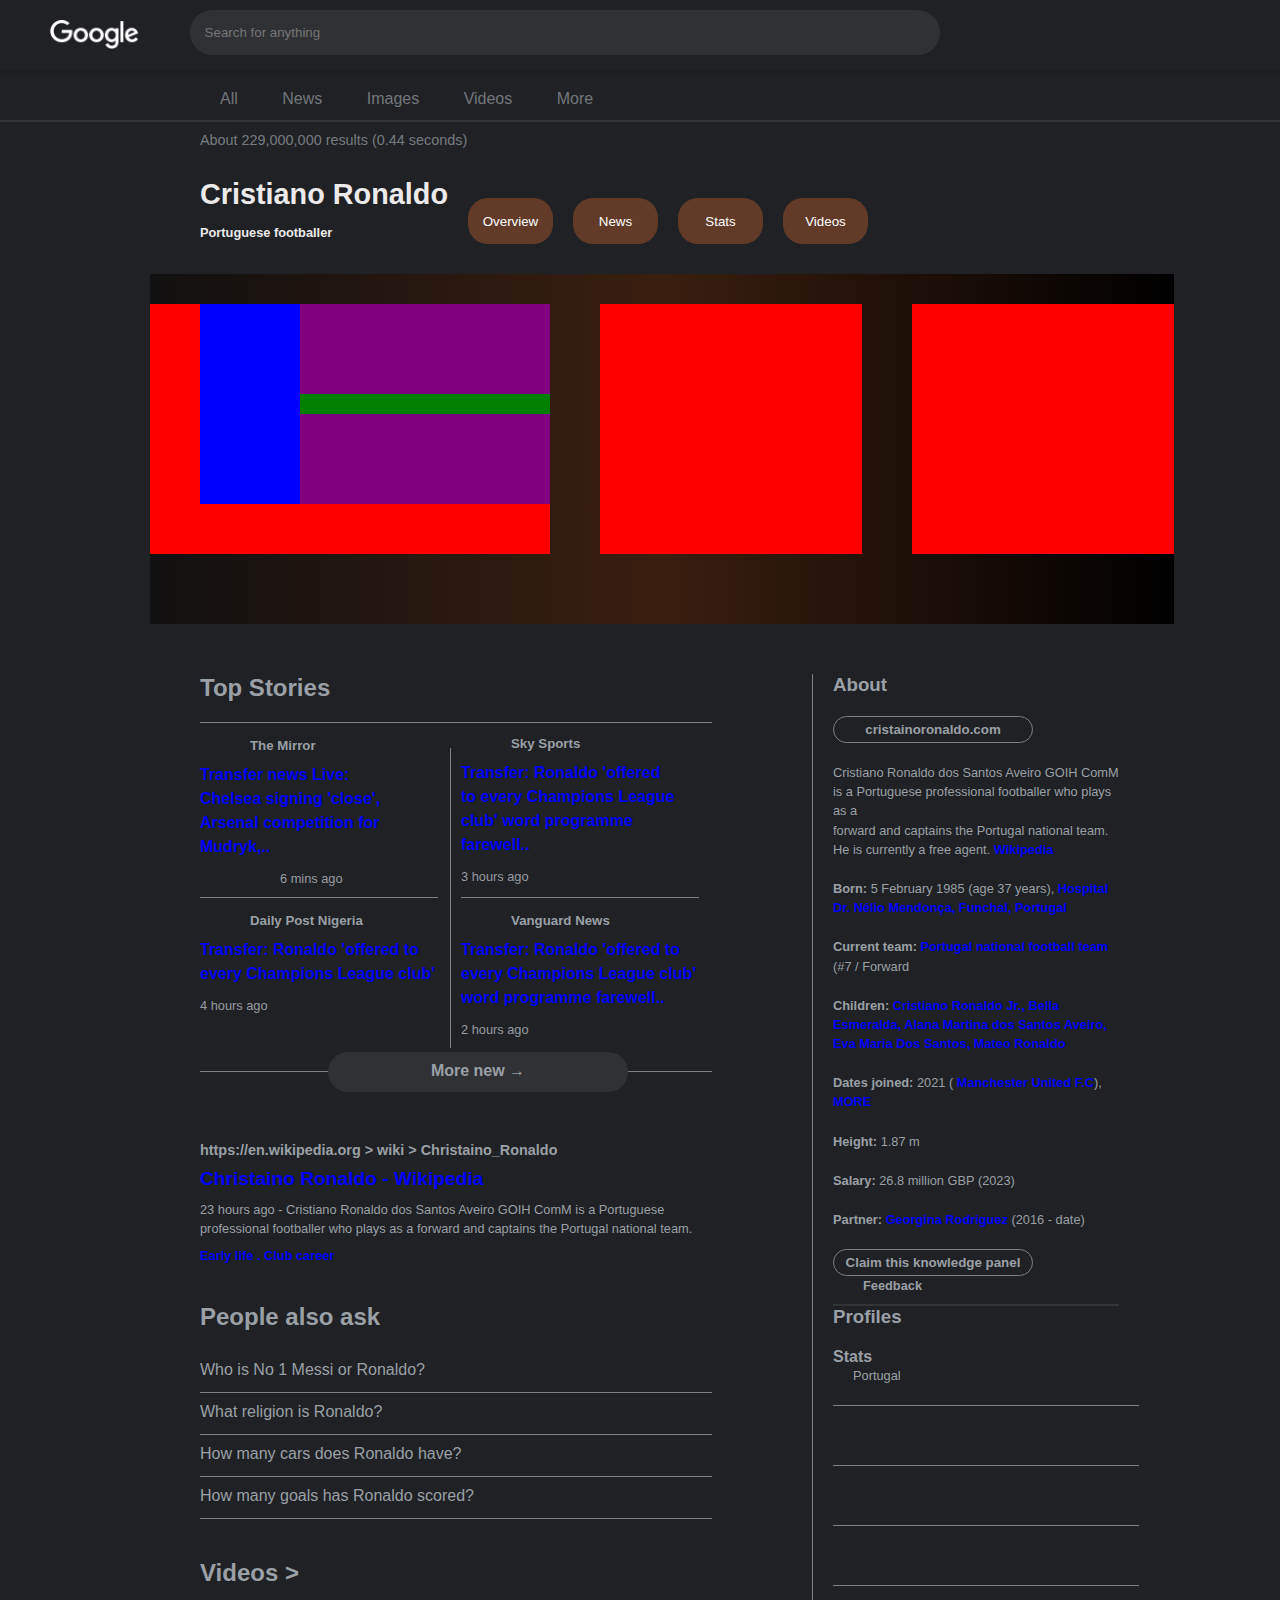
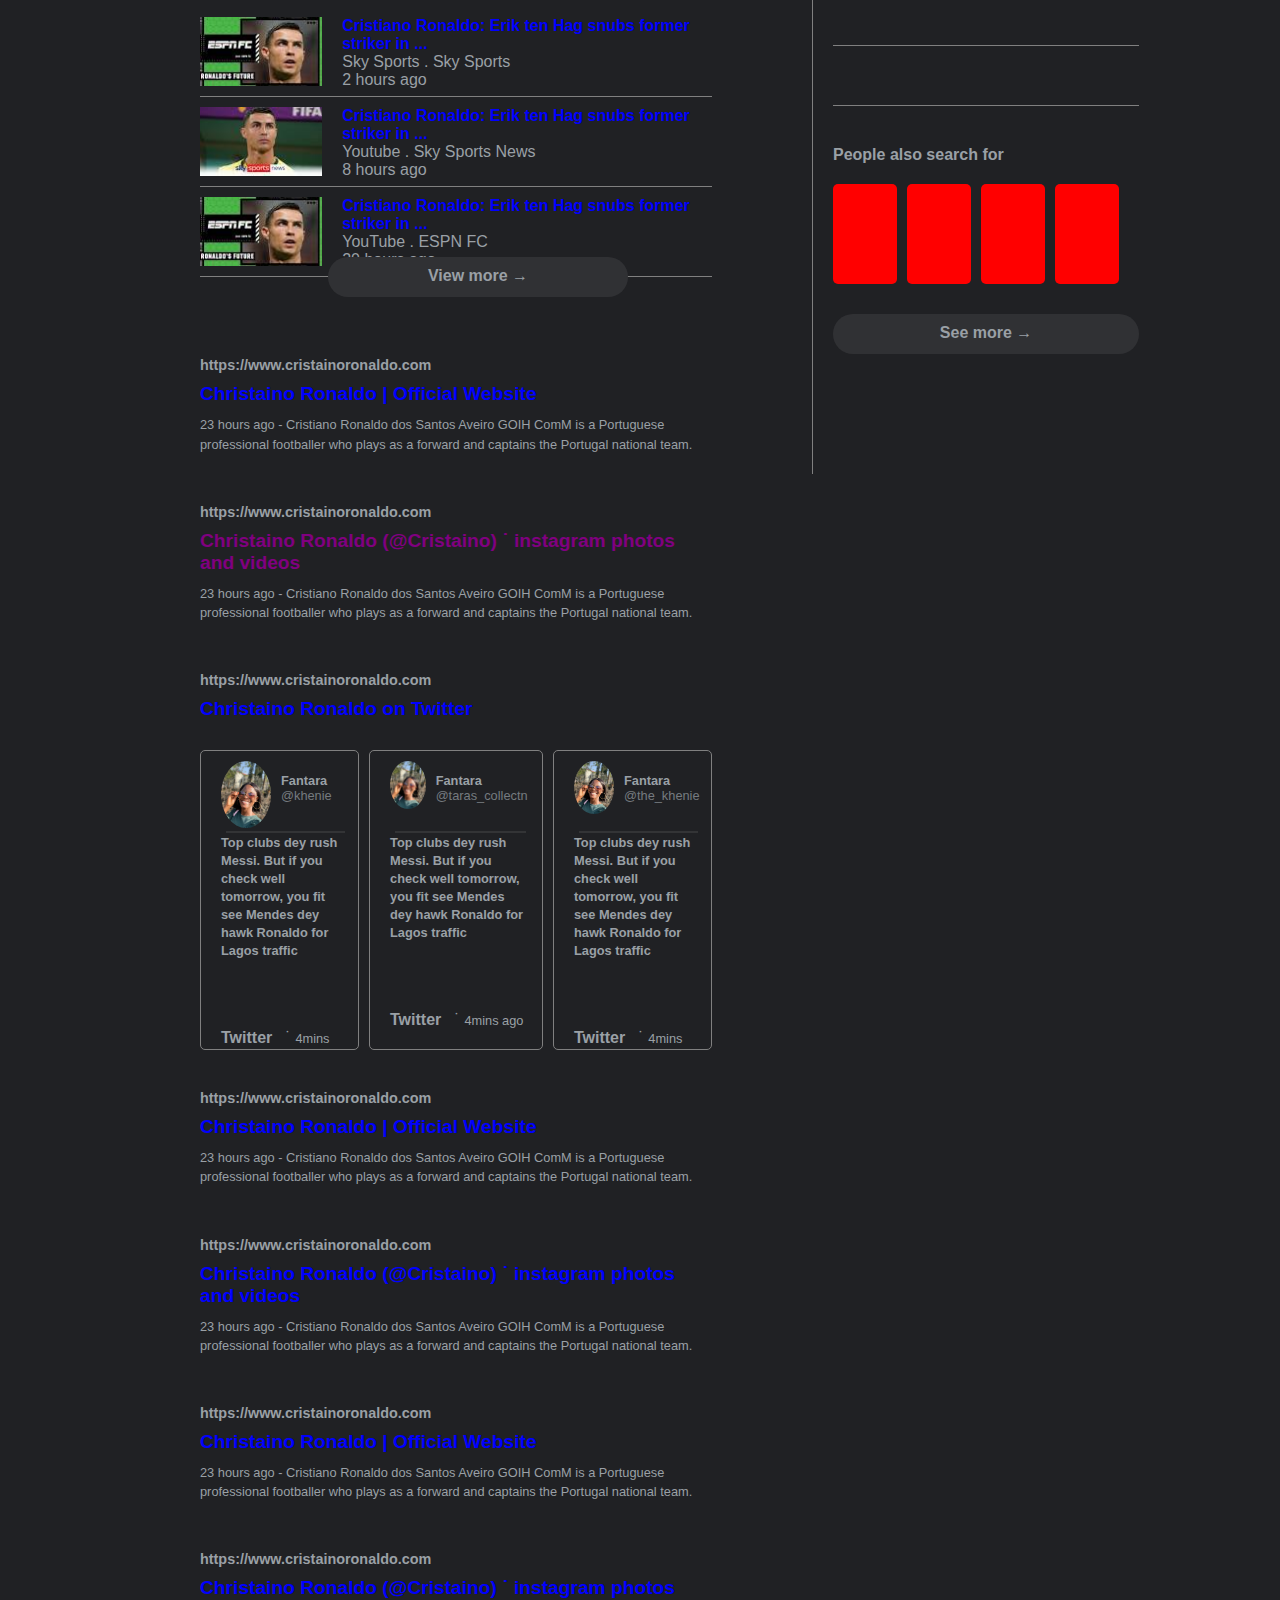
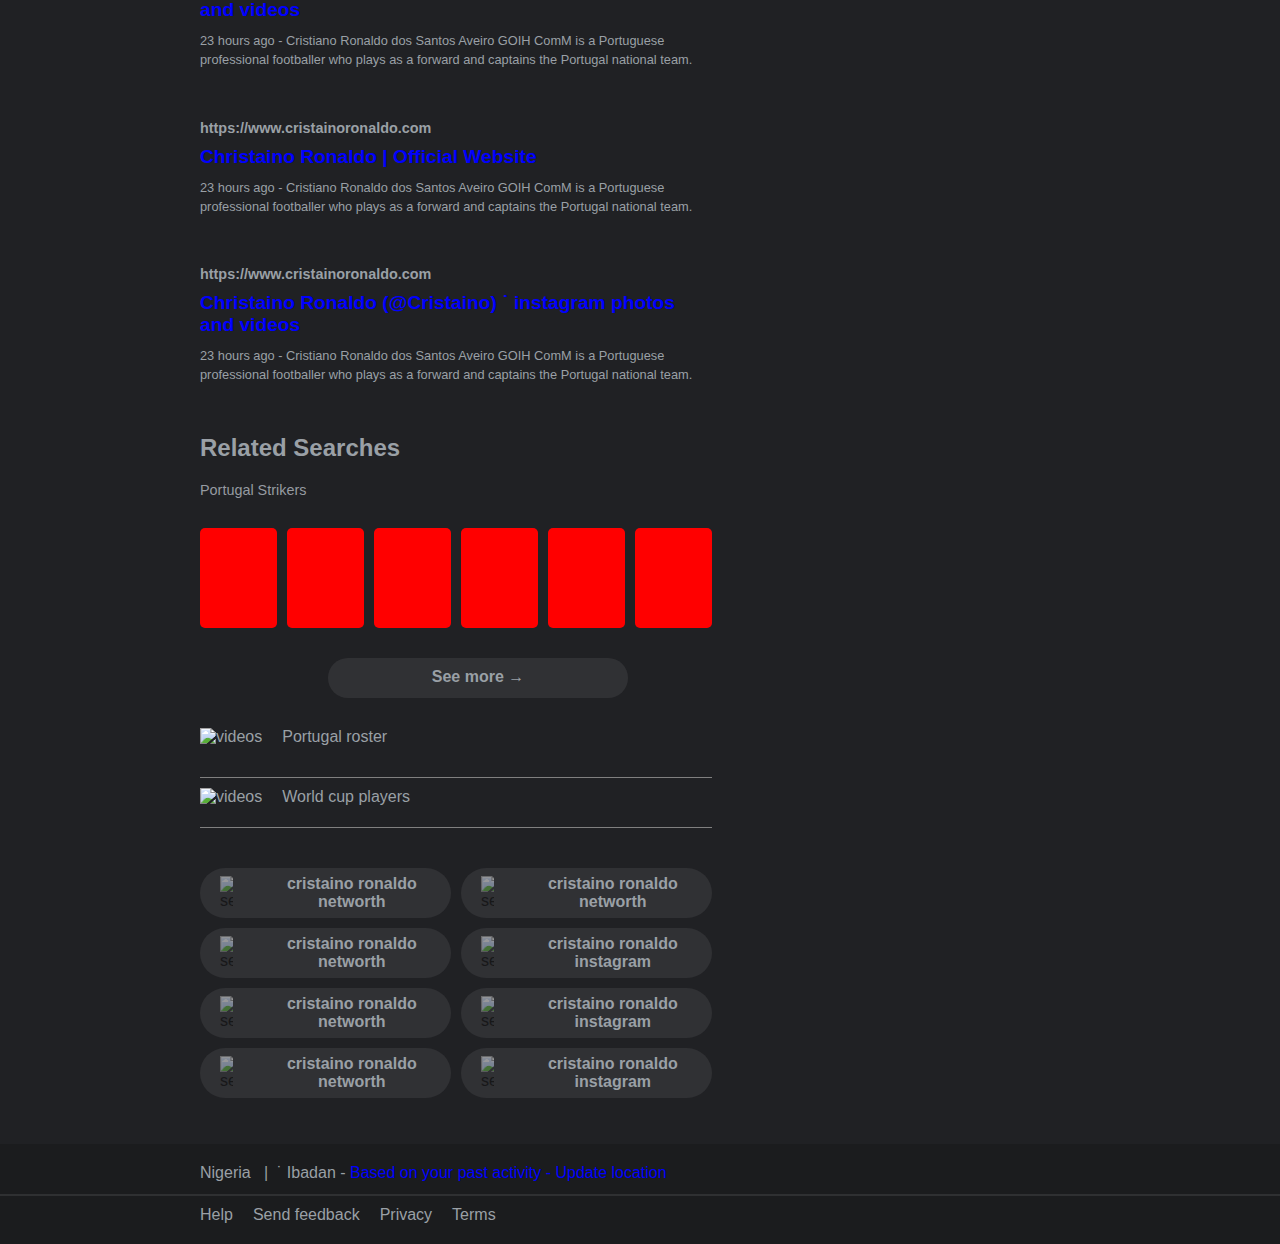
==== index.html @ 5bb6e528 "Added my submission" ====
<!DOCTYPE html>
<html lang="en">
<head>
    <meta charset="UTF-8">
    <meta http-equiv="X-UA-Compatible" content="IE=edge">
    <meta name="viewport" content="width=device-width, initial-scale=1.0">
    <title>Redesign</title>
    <link rel="stylesheet" href="style.css">
</head>
<body>
            <header> 
                <nav class="nav">
                            <div class="nav-bar">
                                            <div class="nav-image">
                                                            <img class="google-logo" src="Assets/googlelogo_light_color_92x30dp.png" alt="google-logo" width="100%">
                                                </div>
                                        <form action="submit">
                                                            <input class="input" type="text" name="search" placeholder="Search for anything">
                                                            <img class="search-bar" src="udemy.jpg/SEARCH .svg" alt="">
                                        </form>
                                            
                            </div>  
                            
                            <div class="links">
                                        <a href="#">All</a>
                                        <a href="#">News</a>
                                        <a href="#">Images</a>
                                        <a href="#">Videos</a>
                                        <a href="#">More</a>           
                            </div>
            </nav>
            </header>
            <hr>

            <main>
                    <section>
                                 <p class="number">About 229,000,000 results (0.44 seconds) </p>
                                <div class="first-section">
                                        <h1>Cristiano Ronaldo <br> <span class="first-span">Portuguese footballer</span></h1>
                                         <button class="overview">Overview</button>
                                         <button class="overview">News</button>
                                         <button class="overview">Stats</button>
                                         <button class="overview">Videos</button>
                                </div>
                    </section>

                    <section>
                                  <div class="second-section">
                                            <div class="first-image" id="image-div-one">
                                                        <div class="img-one"></div>
                                                        <div class="img-two">
                                                                   <div class="upperimg"></div>
                                                                   <div class="upperimg"></div>
                                                        </div>
                                            </div>
                                            <div class="first-image"></div>
                                            <div class="first-image"></div>
                                  </div>
                    </section>
                    <section>
                                <div class="third-section">
                                             <div class="third-section-left">
                                                      <h2>Top Stories</h2>
                                                      <div class="border">
                                                                <div class="breaks1">
                                                                          <div class="breaks1-child1">
                                                                                    <div class="text">
                                                                                             <h5>The Mirror</h5>
                                                                                             <p class="breaks-paragraph"><a href="#">Transfer news Live: Chelsea signing 'close', Arsenal competition for Mudryk,..</a></p>
                                                                                             <span class="time">6 mins ago</span>
                                                                                    </div>
                                                                                    <div class="image"></div>
                                                                          </div>
                                                                          <div class="breaks1-child2">
                                                                                      <div class="text">
                                                                                                 <h5 id="header">Daily Post Nigeria</h5>
                                                                                                 <p class="breaks-paragraph"><a href="#">Transfer: Ronaldo 'offered to every Champions League club'</a></p>
                                                                                                 <span class="times">4 hours ago</span>
                                                                                      </div>
                                                                                      <div class="image"></div>
                                                                          </div>
                                                                </div>
                                                                <div class="breaks2">
                                                                        <div class="breaks1-child1">
                                                                                                <div class="text">
                                                                                                        <h5 id="header2">Sky Sports</h5>
                                                                                                        <p class="breaks-paragraph"><a href="#">Transfer: Ronaldo 'offered to every Champions League club' word programme farewell..</a></p>
                                                                                                        <span class="times">3 hours ago</span>
                                                                                               </div>
                                                                                             <div class="image"></div>
                                                                        </div>
                                                                        <div class="breaks1-child2">
                                                                                                <div class="text">
                                                                                                        <h5 id="header">Vanguard News</h5>
                                                                                                        <p class="breaks-paragraph"><a href="#">Transfer: Ronaldo 'offered to every Champions League club' word programme farewell..</a></p>
                                                                                                        <span class="times">2 hours ago</span>
                                                                                               </div>
                                                                                               <div class="image"></div>
                                                                        </div>
                                                                </div>
                                                      </div>
                                                                            <div class="morenews"><a href="#" style="color: #9aa0a6;">More  new &rightarrow;</a></div>

                                                                            <div class="main-search">
                                                                                           <p class="main-searchp"><a href="#" style="color: #9aa0a6;">https://en.wikipedia.org > <span>wiki > Christaino_Ronaldo</span></a></p>
                                                                                           <p class="ronaldo"><a href="#">Christaino Ronaldo - Wikipedia</a></p>
                                                                                           <p class="about-ronaldo"><span class="hours">23 hours ago - </span>Cristiano Ronaldo dos Santos Aveiro GOIH ComM is a Portuguese
                                                                                                 professional footballer who plays as a forward and captains the Portugal national team.</p>
                                                                                           <p class="life"><a href="#">Early life . Club career</a></p>

                                                                                           <h2 class="people-ask">People also ask</h2>
                                                                                           <div class="dropdown">Who is No 1 Messi or Ronaldo?</div>
                                                                                           <div class="dropdown">What religion is Ronaldo?</div>
                                                                                           <div class="dropdown">How many cars does Ronaldo have?</div>
                                                                                           <div class="dropdown">How many goals has Ronaldo scored?</div>

                                                                                           <h2 class="videos">Videos  ></h2>
                                                                                           <div class="videos-div">
                                                                                                     <img src="Assets/mqdefault(1).jpg" alt="videos">
                                                                                                     <p><a href="#">Cristiano Ronaldo: Erik ten Hag snubs former striker in ...</a><br>Sky Sports . Sky Sports <br> 2 hours ago</p>
                                                                                                   
                                                                                           </div>
                                                                                           <div class="videos-div">
                                                                                                        <img src="Assets/mqdefault.jpg" alt="videos">
                                                                                                        <p><a href="#">Cristiano Ronaldo: Erik ten Hag snubs former striker in ...</a><br>Youtube . Sky Sports  News<br> 8 hours ago</p>
                                                                                                     
                                                                                           </div>
                                                                                           <div class="videos-div">
                                                                                                        <img src="Assets/mqdefault(1).jpg" alt="videos">
                                                                                                        <p><a href="#">Cristiano Ronaldo: Erik ten Hag snubs former striker in ...</a><br>YouTube . ESPN FC <br> 20 hours ago</p>
                                                                                                        
                                                                                           </div>
                                                                                           <div class="morenews"><a href="#" style="color: #9aa0a6;">View more &rightarrow;</a></div>

                                                                                           <p class="main-searchp" style="margin-top: 40px;"><a href="#" style="color: #9aa0a6;">https://www.cristainoronaldo.com</a></p>
                                                                                           <p class="ronaldo"><a href="#">Christaino Ronaldo &VerticalLine; Official Website</a></p>
                                                                                           <p class="about-ronaldo"><span class="hours">23 hours ago - </span>Cristiano Ronaldo dos Santos Aveiro GOIH ComM is a Portuguese
                                                                                                 professional footballer who plays as a forward and captains the Portugal national team.</p>

                                                                                           <p class="main-searchp" style="margin-top: 40px;"><a href="#" style="color: #9aa0a6;">https://www.cristainoronaldo.com</a></p>
                                                                                           <p class="ronaldo"><a href="#" style="color: purple;">Christaino Ronaldo (@Cristaino) &dot; instagram photos and videos</a></p>
                                                                                           <p class="about-ronaldo"><span class="hours">23 hours ago - </span>Cristiano Ronaldo dos Santos Aveiro GOIH ComM is a Portuguese
                                                                                                 professional footballer who plays as a forward and captains the Portugal national team.</p>

                                                                                          <p class="main-searchp" style="margin-top: 40px;"><a href="#" style="color: #9aa0a6;">https://www.cristainoronaldo.com</a></p>
                                                                                           <p class="ronaldo"><a href="#">Christaino Ronaldo on Twitter</a></p>

                                                                                           <div class="twitter-div-container">
                                                                                                              <div class="twitter-div">
                                                                                                                         <div class="twitter-child">
                                                                                                                                <span class="my-profile">
                                                                                                                                        <div class="image">
                                                                                                                                                <img src="Assets/IMG_3574.jpeg" alt="my image">
                                                                                                                                        </div>
                                                                                                                                        <p>  <b>Fantara</b>  <br><span style="opacity: 0.7;"> @khenie</span></p>
                                                                                                                                </span>
                                                                                                                                <hr style="width: 95%; margin:20px 0 0 5px;">
                                                                                                                                          <p><a href="#" style="color: #9aa0a6; font-size: 0.8rem;">Top clubs dey rush Messi. But if you check well tomorrow, you fit see Mendes dey hawk Ronaldo for Lagos traffic</a></p>
                                                                                                                                          <p class="reference"><b>Twitter</b> &nbsp; &dot; <span class="ref-time">4mins ago</span></p>
                                                                                                                         </div>  
                                                                                                              </div>
                                                                                                              <div class="twitter-div">
                                                                                                                        <div class="twitter-child">
                                                                                                                                        <span class="my-profile">
                                                                                                                                                <div class="image">
                                                                                                                                                        <img src="Assets/IMG_3574.jpeg" alt="my image">
                                                                                                                                                </div>
                                                                                                                                                <p>  <b>Fantara</b>  <br><span style="opacity: 0.7;"> @taras_collectn</span></p>
                                                                                                                                        </span>
                                                                                                                                        <hr style="width: 95%; margin:20px 0 0 5px;">
                                                                                                                                                <p><a href="#" style="color: #9aa0a6; font-size: 0.8rem;">Top clubs dey rush Messi. But if you check well tomorrow, you fit see Mendes dey hawk Ronaldo for Lagos traffic</a></p>
                                                                                                                                                <p class="reference"><b>Twitter</b> &nbsp; &dot; <span class="ref-time">4mins ago</span></p>
                                                                                                                        </div>  

                                                                                                              </div>
                                                                                                              <div class="twitter-div">
                                                                                                                <div class="twitter-child">
                                                                                                                                <span class="my-profile">
                                                                                                                                        <div class="image">
                                                                                                                                                <img src="Assets/IMG_3574.jpeg" alt="my image">
                                                                                                                                        </div>
                                                                                                                                        <p>  <b>Fantara</b>  <br><span style="opacity: 0.7;"> @the_khenie</span></p>
                                                                                                                                </span>
                                                                                                                                <hr style="width: 95%; margin:20px 0 0 5px;">
                                                                                                                                        <p><a href="#" style="color: #9aa0a6; font-size: 0.8rem;">Top clubs dey rush Messi. But if you check well tomorrow, you fit see Mendes dey hawk Ronaldo for Lagos traffic</a></p>
                                                                                                                                        <p class="reference"><b>Twitter</b> &nbsp; &dot; <span class="ref-time">4mins ago</span></p>
                                                                                                                        </div>  
                                                                                                              </div>         
                                                                                           </div>

                                                                                           <p class="main-searchp" style="margin-top: 40px;"><a href="#" style="color: #9aa0a6;">https://www.cristainoronaldo.com</a></p>
                                                                                           <p class="ronaldo"><a href="#">Christaino Ronaldo &VerticalLine; Official Website</a></p>
                                                                                           <p class="about-ronaldo"><span class="hours">23 hours ago - </span>Cristiano Ronaldo dos Santos Aveiro GOIH ComM is a Portuguese
                                                                                                 professional footballer who plays as a forward and captains the Portugal national team.</p>

                                                                                           <p class="main-searchp" style="margin-top: 40px;"><a href="#" style="color: #9aa0a6;">https://www.cristainoronaldo.com</a></p>
                                                                                           <p class="ronaldo"><a href="#" >Christaino Ronaldo (@Cristaino) &dot; instagram photos and videos</a></p>
                                                                                           <p class="about-ronaldo"><span class="hours">23 hours ago - </span>Cristiano Ronaldo dos Santos Aveiro GOIH ComM is a Portuguese
                                                                                                 professional footballer who plays as a forward and captains the Portugal national team.</p>

                                                                                                 <p class="main-searchp" style="margin-top: 40px;"><a href="#" style="color: #9aa0a6;">https://www.cristainoronaldo.com</a></p>
                                                                                                 <p class="ronaldo"><a href="#">Christaino Ronaldo &VerticalLine; Official Website</a></p>
                                                                                                 <p class="about-ronaldo"><span class="hours">23 hours ago - </span>Cristiano Ronaldo dos Santos Aveiro GOIH ComM is a Portuguese
                                                                                                       professional footballer who plays as a forward and captains the Portugal national team.</p>
      
                                                                                                 <p class="main-searchp" style="margin-top: 40px;"><a href="#" style="color: #9aa0a6;">https://www.cristainoronaldo.com</a></p>
                                                                                                 <p class="ronaldo"><a href="#">Christaino Ronaldo (@Cristaino) &dot; instagram photos and videos</a></p>
                                                                                                 <p class="about-ronaldo"><span class="hours">23 hours ago - </span>Cristiano Ronaldo dos Santos Aveiro GOIH ComM is a Portuguese
                                                                                                       professional footballer who plays as a forward and captains the Portugal national team.</p>

                                                                                                       <p class="main-searchp" style="margin-top: 40px;"><a href="#" style="color: #9aa0a6;">https://www.cristainoronaldo.com</a></p>
                                                                                                       <p class="ronaldo"><a href="#">Christaino Ronaldo &VerticalLine; Official Website</a></p>
                                                                                                       <p class="about-ronaldo"><span class="hours">23 hours ago - </span>Cristiano Ronaldo dos Santos Aveiro GOIH ComM is a Portuguese
                                                                                                             professional footballer who plays as a forward and captains the Portugal national team.</p>
            
                                                                                                       <p class="main-searchp" style="margin-top: 40px;"><a href="#" style="color: #9aa0a6;">https://www.cristainoronaldo.com</a></p>
                                                                                                       <p class="ronaldo"><a href="#">Christaino Ronaldo (@Cristaino) &dot; instagram photos and videos</a></p>
                                                                                                       <p class="about-ronaldo"><span class="hours">23 hours ago - </span>Cristiano Ronaldo dos Santos Aveiro GOIH ComM is a Portuguese
                                                                                                             professional footballer who plays as a forward and captains the Portugal national team.</p>

                                                                                                             <h2 class="people-ask">Related Searches</h2>
                                                                                                             <p class="main-searchp">Portugal Strikers</p>
                                                                                                           
                                                                                                             <div class="strikers-container">
                                                                                                                      <div class="portugal"></div>
                                                                                                                      <div class="portugal"></div>
                                                                                                                      <div class="portugal"></div>
                                                                                                                      <div class="portugal"></div>
                                                                                                                      <div class="portugal"></div>
                                                                                                                      <div class="portugal"></div>
                                                                                                             </div>
                                                                                                             <div class="morenews" style=" position: relative; top: 30px;"><a href="#" style="color: #9aa0a6;">See more &rightarrow;</a></div>

                                                                                                             <div class="videos-div" id="image-div">
                                                                                                                <img src="" alt="videos">
                                                                                                                <p>Portugal roster</p>
                                                                                                      </div>
                                                                                                      <div class="videos-div" style="height: 50px;">
                                                                                                                   <img src="" alt="videos">
                                                                                                                   <p>World cup players</p>
                                                                                                      </div>

                                                                                                      <div class="search-div-container" style="margin-top: 40px;">
                                                                                                                       <div class="search-divs">
                                                                                                                              <img src="Assets/SEARCH .svg" alt="searchbaricon">
                                                                                                                              <p><a href="#"> cristaino ronaldo <b>networth</b></a></p>
                                                                                                                       </div>
                                                                                                                       <div class="search-divs">
                                                                                                                                <img src="Assets/SEARCH .svg" alt="searchbaricon">
                                                                                                                                <p><a href="#"> cristaino ronaldo <b>networth</b></a></p>
                                                                                                                       </div>
                                                                                                      </div>
                                                                                                      <div class="search-div-container">
                                                                                                                        <div class="search-divs">
                                                                                                                                <img src="Assets/SEARCH .svg" alt="searchbaricon">
                                                                                                                                <p><a href="#"> cristaino ronaldo <b>networth</b></a></p>
                                                                                                                        </div>
                                                                                                                        <div class="search-divs">
                                                                                                                                        <img src="Assets/SEARCH .svg" alt="searchbaricon">
                                                                                                                                        <p> <a href="#"> cristaino ronaldo <b>instagram</b></a></p>
                                                                                                                         </div>
                                                                                                       </div>
                                                                                                         <div class="search-div-container">
                                                                                                                        <div class="search-divs">
                                                                                                                                <img src="Assets/SEARCH .svg" alt="searchbaricon">
                                                                                                                                <p><a href="#"> cristaino ronaldo <b>networth</b></a></p>
                                                                                                                        </div>
                                                                                                                <div class="search-divs">
                                                                                                                                <img src="Assets/SEARCH .svg" alt="searchbaricon">
                                                                                                                                <p><a href="#"> cristaino ronaldo <b>instagram</b></a></p>
                                                                                                                </div>
                                                                                                        </div>
                                                                                                      <div class="search-div-container">
                                                                                                                <div class="search-divs">
                                                                                                                        <img src="Assets/SEARCH .svg" alt="searchbaricon">
                                                                                                                        <p><a href="#"> cristaino ronaldo <b>networth</b></a></p>
                                                                                                                </div>
                                                                                                                <div class="search-divs">
                                                                                                                        <img src="Assets/SEARCH .svg" alt="searchbaricon">
                                                                                                                        <p> <a href="#"> cristaino ronaldo <b>instagram</b></a></p>
                                                                                                                </div>
                                                                                                       </div>
                                                                                                       <div class="numbers">
                                                                                                                     <!-- <a href="#">1 2 3 4 5 6 7 8 9 10</a> -->
                                                                                                                     <a href="#">1</a><a href="#">2</a><a href="#">3</a><a href="#">4</a><a href="#">5</a>
                                                                                                                     <a href="#">6</a><a href="#">7</a><a href="#">8</a><a href="#">9</a><a href="#">10</a>
                                                                                                                     <a href="#" style="margin-left: 50px;">Next</a>
                                                                                                      </div>
                                                                       </div>
                                                                         
                                             </div>
                                             <div class="third-section-right">
                                                                <h3>About</h3>
                                                                <button><a href="#">cristainoronaldo.com</a></button>
                                                                <p class="first-paragraph">Cristiano Ronaldo dos Santos Aveiro GOIH ComM is  a Portuguese professional footballer who plays as a <br> 
                                                                        forward and captains the Portugal national team. He is currently a free agent. <a href="#">Wikipedia</a></p>
                                                                        <p> <b> Born:</b> 5 February 1985 (age 37 years),  <a href="#"> Hospital Dr. Nélio Mendonça, Funchal, Portugal</a></p>
                                                                        <p><b>Current team:</b><a href="#"> Portugal national football team</a> (#7 / Forward</p>
                                                                        <p><b>Children:</b><a href="#"> Cristiano Ronaldo Jr., Bella Esmeralda, Alana Martina dos Santos Aveiro, Eva Maria Dos Santos, Mateo Ronaldo</a></p>
                                                                        <p><b>Dates joined:</b> 2021 ( <a href="#.">Manchester United F.C</a>), <a href="#">MORE</a></p>
                                                                        <p><b>Height:</b> 1.87 m</p>
                                                                        <p><b>Salary:</b> 26.8 million GBP (2023)</p>
                                                                        <p><b>Partner:</b> <a href="#">Georgina Rodriguez</a> (2016 - date)</p>
                                                                        <button><a href="#">Claim this knowledge panel</a></button>       <a href="#" class="feedback" style="  color: #9aa0a6;">Feedback</a>
                                                                        <hr>

                                                        <h3>Profiles</h3>

                                                                        <h2 id="people-searches">Stats</h2>
                                                                        <div class="stats">
                                                                                 <p>Portugal</p>
                                                                        </div>
                                                                        <div class="stats"></div>
                                                                        <div class="stats"></div>
                                                                        <div class="stats"></div>
                                                                        <div class="stats"></div>
                                                                        <div class="stats"></div>

                                                        <h2 class="people-ask" id="people-search">People also search for </h2>
                                                     
                                                        <div class="strikers-container" id="strikers-container">
                                                                        <div class="portugal"></div>
                                                                        <div class="portugal"></div>
                                                                        <div class="portugal"></div>
                                                                        <div class="portugal"></div>
                                                        </div>
                                                        <div class="morenews" style=" position: relative; top: 30px; left: 0;" id="morenews"><a href="#" style="color: #9aa0a6;">See more &rightarrow;</a></div>
                                             </div>
                                </div>
                    </section>
            </main>
            <footer>
                                        <div class="footer-div-one">
                                                 <p style="margin-left: 200px;">Nigeria &nbsp; &VerticalLine; &nbsp;</p>
                                                 <p>&dot; Ibadan - <a href="#">Based on your past activity - </a><a href="#">Update location</a></p>
                                        </div>
                                        <hr>
                                        <div class="footer-a">
                                                <a href="#">Help</a><a href="#">Send feedback</a><a href="#">Privacy</a><a href="#">Terms</a>
                                        </div>
                                      
            </footer>
</body>
</html>
---- style.css ----
* {
    margin: 0;
    padding: 0;
    box-sizing: border-box;
}
body {
    background-color: #202124;
    font-family: Google Sans,arial,sans-serif;
    width: 100%;
}
.nav {
    height: 70px;
    width: 100%;
    background-color: #202124;
    box-shadow: 0px 5px 5px rgba(0, 0, 0, .1) ;
}
.nav-bar {
    display: flex;
    flex-direction: row;
    gap: 15px;
}
.nav-image {
    width: 7%;
    height: 50px;
    margin:20px 0 0 50px;
}

.input {
    position: relative;
    top: 10px;
    width: 750px;
    border-radius: 25px;
    padding: 15px;
    background-color: #303134;
    border: none;
    margin-left: 35px;
}
.links {
    margin:20px 0 0 180px;
}
.links a {
    text-decoration: none;
    color: #969ba1;
    font-weight: 500;
    opacity: 0.7;
    font-size: 1rem;
    padding-left: 40px;
    font-family: Google Sans,arial,sans-serif;
}
hr {
    margin-top: 50px;
    border: 0.5px solid gray;
    opacity: 0.2;
}
.number {
    color: #9aa0a6;
    font-size: 0.9rem;
    margin:10px 0 0 200px;
    opacity: 0.7;
}
h1 {
    font-size: 1.8rem;
    color: rgb(236, 234, 234);
    margin:30px 0 0 200px;
}
.first-span {
    font-size: 0.8rem;
    color: rgb(236, 234, 234);
}
.overview {
    background-color: #613B28;
    border-radius: 20px;
    color: white;
    border: none;
    width: 85px;
    margin-top: 50px;
}
.first-section {
    display: flex;
    flex-direction: row;
    gap: 20px;
}
.second-section {
    width:80%;
    height: 350px;
    display: flex;
    flex-direction: row;
    gap: 50px;
    justify-content: center;
    background-image: linear-gradient(to right, rgb(17, 16, 16), #3a1e0f, black );
    margin: 30px 0 0 150px;
  
}
.first-image {
    height: 250px;
    width: 400px;
    background-color: red;
    margin-top: 30px;
   
}
#image-div-one {
    display: flex;
    flex-direction: row;
}
.img-one {
    background-color: blue;
    height: 200px;
    width: 250px;
    margin-left: 50px;
}
.img-two {
    background-color: green;
    height: 200px;
    width: 250px;
    display: flex;
    flex-direction: column;
    gap: 20px;
}
.upperimg {
    background-color: purple;
    height: 100px;
    width: 250px;
}

/* THIRD SECTION */

.third-section {
    width: 80%;
    display: flex;
    flex-direction: row;
    gap: 100px;
    margin:50px 0 0 200px;
}
.third-section h2 {
    color: #9aa0a6;
   padding-bottom: 20px;
}
.third-section-left {
    /* background-color: green; */
    width: 50%;
    height: 400px;
}
.third-section-right {
   border-left: 1px solid gray;
    width: 30%;
    height: 1400px;
}
.border {
    border-top: 1px solid gray;
    border-bottom: 1px solid gray;
    height: 350px;
    width: 100%;
    display: flex;
    flex-direction: row;
}
.breaks1 {
   width: 50%;
   height: 300px;
   border-right: 1px solid gray;
   margin-top: 25px;
}
.breaks2 {
    width: 50%;
    height: 300px;
    margin: 25px 0 0 10px;
 }
 .breaks1-child1 {
    border-bottom: 1px solid gray;
    height: 150px;
    width: 95%;
    display: flex;
    flex-direction: row;
    gap: 5px;
 }
 .breaks1-child2 {
    height: 150px;
    width: 95%;
 }
 .third-section h5 {
 color: #9aa0a6;
 margin: -10px 0 0 50px;
 }
 .breaks-paragraph {
    line-height: 1.5;
    padding: 10px 0;
 }
 .time {
    color: #969ba1;
    font-size: 0.8rem;
    margin-left: 80px;
 }
.morenews {
    background-color: #303134;
    height: 40px;
    width: 300px;
    border-radius: 200px;
    padding: 10px;
    text-align: center;
    color: #969ba1;
    position: relative;
    bottom: 20px;
    left: 25%;
}
#header {
 margin-top: 15px;
}
.times {
    color: #969ba1;
    font-size: 0.8rem;
 }
 #header2 {
    margin-top: -12px;
 }

/* MAIN SEARCH HERE */
.main-search {
    margin-top: 30px;
}
.main-searchp{
    color: #969ba1;
    font-size: 0.9rem;
}
.ronaldo {
    font-size: 1.2rem;
    padding-top: 10px;
}
.about-ronaldo {
    color: #9aa0a6;
    font-size: 0.8rem;
    line-height: 1.5;
    padding: 10px 0;
}
.life {
    font-size: 0.8rem;
}
.people-ask {
    margin-top: 40px;
}
.dropdown {
    width: 100%;
    height: 42px;
    border-bottom: 1px solid gray;
    padding: 10px 0;
    color: #9aa0a6;
}
.videos-div {
    display: flex;
    flex-direction: row;
    gap: 20px;
    width: 100%;
    height: 90px;
    border-bottom: 1px solid gray;
    padding: 10px 0;
    color: #9aa0a6;  
}
.videos {
    margin-top: 40px;
}
.twitter-div-container {
    display: flex;
    flex-direction: row;
    gap: 10px;
    margin-top: 30px;
    overflow-x: scroll;
}
.twitter-div {
    height: 300px;
    width: 100%;
    border: 1px solid gray;
    border-radius: 5px;
    object-fit: contain;
}
/* .twitter-di {
    height: 300px;
    width: 35%;
    border: 1px solid gray;
    border-radius: 5px;
    object-fit: contain;
} */
.twitter-child {
    width: 80%;
    height: 100px;
    margin-left: 20px;
}
.my-profile {
    display: flex;
    flex-direction: row;
    gap: 10px;
    margin-top: 10px;
}
.image {
    width: 50px;
    height: 50px;
    border-radius: 50%;
    margin: 0;
}
.my-profile p {
    font-size: 0.8rem;
    padding-top: 12px;
    color: #9aa0a6;
}
.reference {
    padding-top: 70px;
    color: #9aa0a6;
}
.ref-time {
    font-size: 0.8rem;
}
.my-profile img {
    border-radius: 50%;
    width: 100%;
}
.strikers-container {
    display: flex;
    flex-direction: row;
    gap: 10px;
    margin-top: 30px;
}
.portugal {
    width: 100px;
    height: 100px;
    background-color: red;
    border-radius: 5px;
}
#image-div {
    height: 60px;
    margin-top: 50px;
}

.search-div-container {
    display: flex;
    flex-direction: row;
    gap: 10px;
    margin-top: 10px;
}
.search-divs {
    width: 50%;
    height: 50px;
    background-color: #303134;
    border-radius: 200px;
    display: flex;
}
.search-divs img {
    position: relative;
    width: 5%;
    opacity: 0.5;
    left: 20px;
    align-self: center;
}
.search-divs p {
   align-self: center;
    text-align: center;
    padding-left: 40px;
    color: #9aa0a6;
}
.search-divs p a {
    color: #9aa0a6;
}
.numbers {
    display: flex;
    flex-direction: row;
    justify-content: center;
    border: 200px;
    margin-top: 50px;
}
.numbers a {
    padding: 5px;
}
.numbers a:hover {
    text-decoration: underline;
}

/* THIRD SECTION RIGHT DIV STYLING */

 .third-section-right h3 {
    color: #9aa0a6;
    margin-left: 20px;
 }
 .third-section-right button {
    border-radius: 200px;
    padding: 5px;
    background-color: transparent;
    width: 200px;
    margin: 20px 0 0 20px;
    border: 1px solid gray;
 }
 .third-section-right button a {
    color: #9aa0a6;
    font-weight: bold;
 }
 .third-section-right p {
    color: #9aa0a6;
    font-size: 0.8rem;
    line-height: 1.5;
    margin-left: 20px;
    padding-top: 20px;
 }
 .third-section a {
    text-decoration: none;
    color: blue;
    font-weight: bold;
 }
 .feedback {
    font-size: 0.8rem;
    padding-left: 50px;
 }
 .third-section hr {
    margin: 10px 0 0 20px;
 }
 #people-search {
    font-size: 1rem;
    margin-left: 20px;
 }
 #people-searches {
    margin: 20px 0 -40px 20px;
    font-size: 1rem;
 }
 #strikers-container {
    margin-top: 0;
    margin-left: 20px;
 }
 #morenews  {
    width: 100%;
    margin-left: 20px;
 }
 .stats {
    height: 60px;
    width: 100%;
    border-bottom: 1px solid gray;
    margin-left: 20px;
 }

 /* FOOTER STYLING STARTS HERE */
 footer {
    width: 100%;
    background-color: #1b1c1e;
    height: 100px;
    position: relative;
    top: 2270px;
 }
 footer hr {
    margin-top: 0;
 }
 .footer-div-one {
    display: flex;
    flex-direction: row;
    box-sizing: border-box;
    height: 50px;
    width: 90%;
 }
 .footer-div-one p {
    padding-top: 20px;
    color: #9aa0a6;
 }
 .footer-div-one a {
 color: blue;
 text-decoration: none;
 }
 .footer-a {
margin-left: 190px;
margin-top: 10px;
 }
 .footer-a a {
    color: #9aa0a6;
text-decoration: none;
padding: 10px;
 }
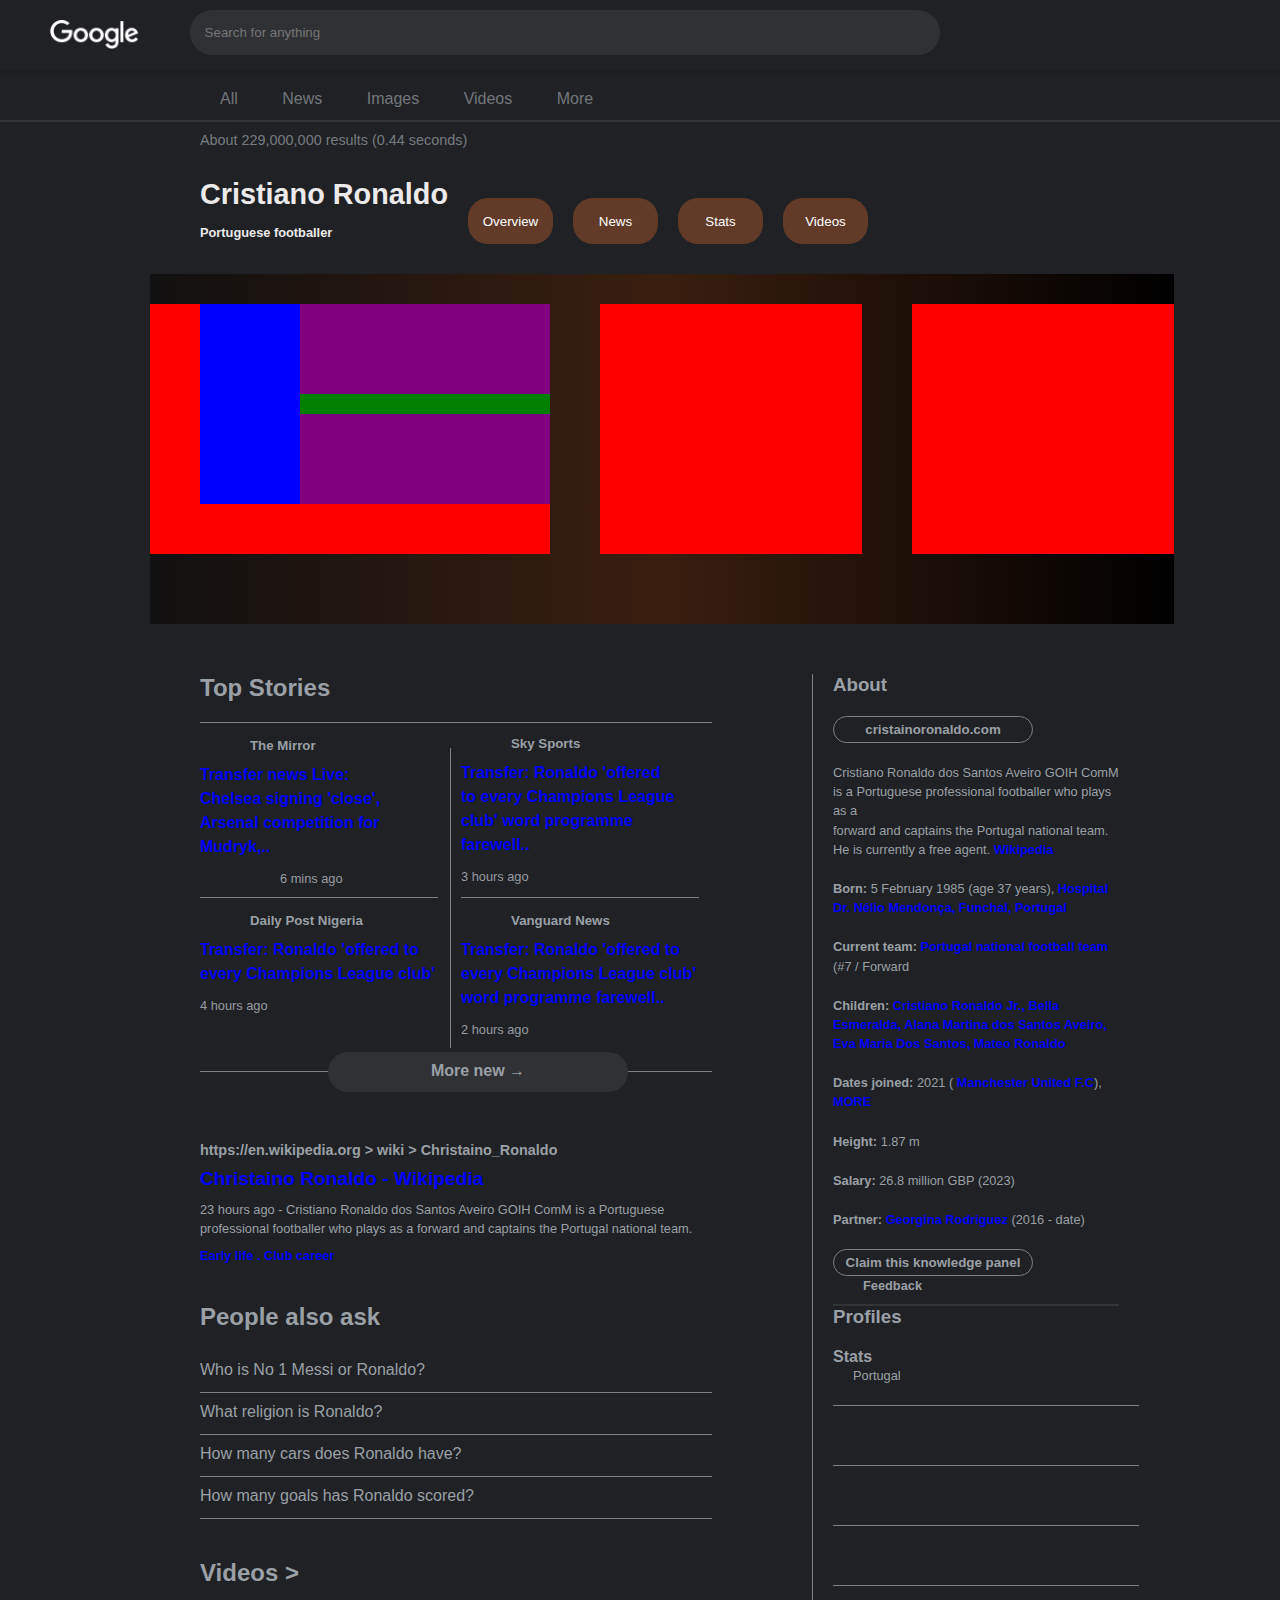
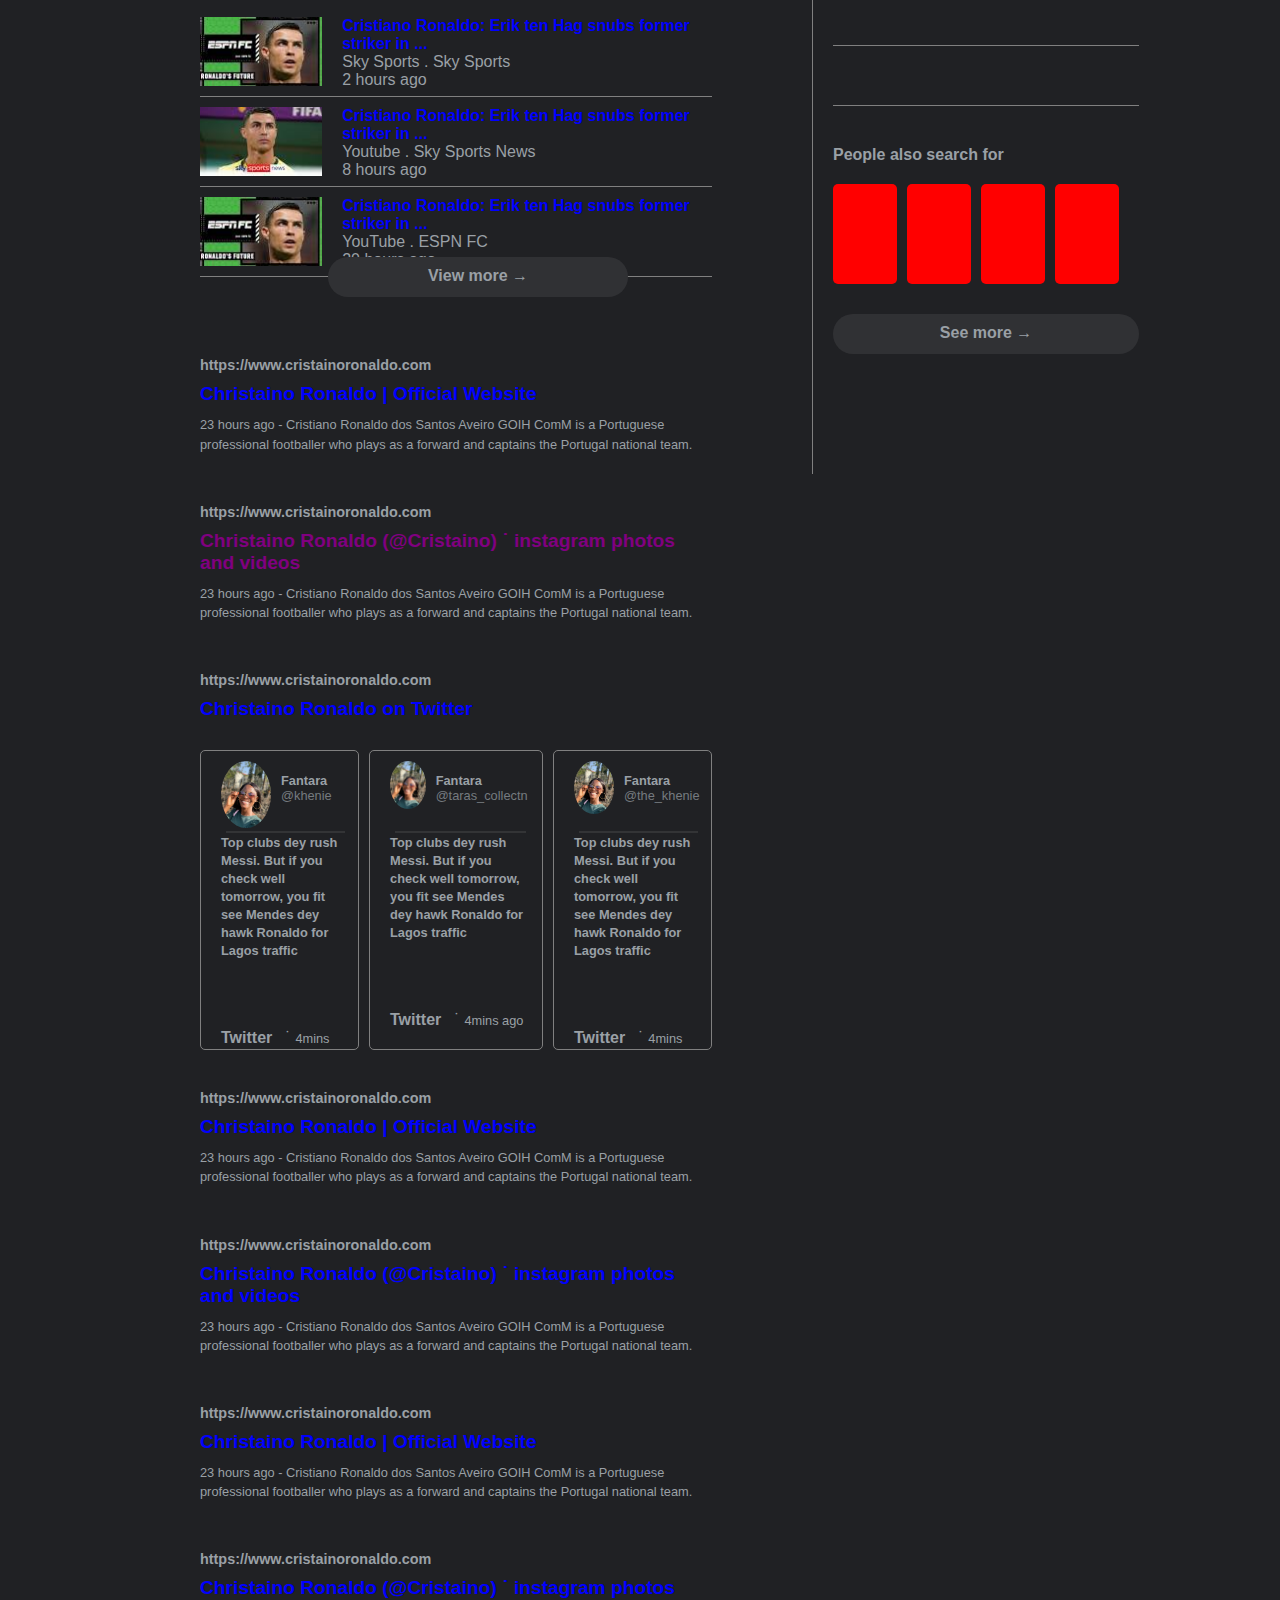
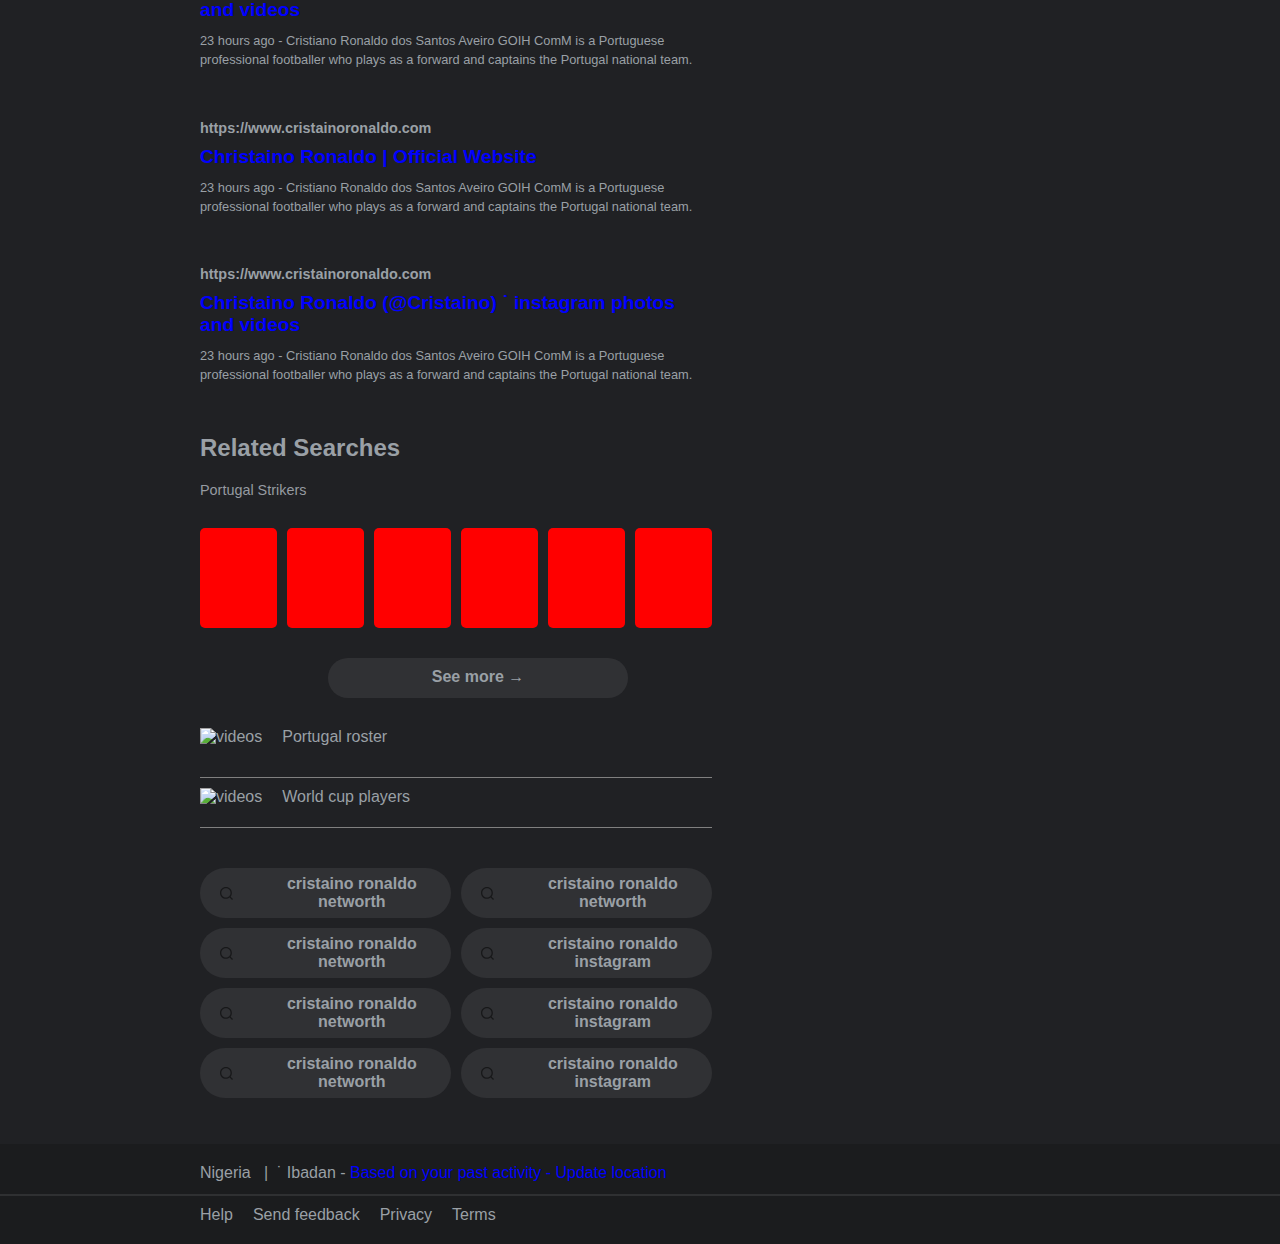
==== commit 3c7a3ba4: "Corrections" ====
--- a/index.html
+++ b/index.html
@@ -242,41 +242,41 @@
 
                                                                                                       <div class="search-div-container" style="margin-top: 40px;">
                                                                                                                        <div class="search-divs">
-                                                                                                                              <img src="Assets/SEARCH .svg" alt="searchbaricon">
+                                                                                                                              <img src="Assets/SEARCH  (1).svg" alt="searchbaricon">
                                                                                                                               <p><a href="#"> cristaino ronaldo <b>networth</b></a></p>
                                                                                                                        </div>
                                                                                                                        <div class="search-divs">
-                                                                                                                                <img src="Assets/SEARCH .svg" alt="searchbaricon">
+                                                                                                                                <img src="Assets/SEARCH  (1).svg" alt="searchbaricon">
                                                                                                                                 <p><a href="#"> cristaino ronaldo <b>networth</b></a></p>
                                                                                                                        </div>
                                                                                                       </div>
                                                                                                       <div class="search-div-container">
                                                                                                                         <div class="search-divs">
-                                                                                                                                <img src="Assets/SEARCH .svg" alt="searchbaricon">
+                                                                                                                                <img src="Assets/SEARCH  (1).svg" alt="searchbaricon">
                                                                                                                                 <p><a href="#"> cristaino ronaldo <b>networth</b></a></p>
                                                                                                                         </div>
                                                                                                                         <div class="search-divs">
-                                                                                                                                        <img src="Assets/SEARCH .svg" alt="searchbaricon">
+                                                                                                                                        <img src="Assets/SEARCH  (1).svg" alt="searchbaricon">
                                                                                                                                         <p> <a href="#"> cristaino ronaldo <b>instagram</b></a></p>
                                                                                                                          </div>
                                                                                                        </div>
                                                                                                          <div class="search-div-container">
                                                                                                                         <div class="search-divs">
-                                                                                                                                <img src="Assets/SEARCH .svg" alt="searchbaricon">
+                                                                                                                                <img src="Assets/SEARCH  (1).svg" alt="searchbaricon">
                                                                                                                                 <p><a href="#"> cristaino ronaldo <b>networth</b></a></p>
                                                                                                                         </div>
                                                                                                                 <div class="search-divs">
-                                                                                                                                <img src="Assets/SEARCH .svg" alt="searchbaricon">
+                                                                                                                                <img src="Assets/SEARCH  (1).svg" alt="searchbaricon">
                                                                                                                                 <p><a href="#"> cristaino ronaldo <b>instagram</b></a></p>
                                                                                                                 </div>
                                                                                                         </div>
                                                                                                       <div class="search-div-container">
                                                                                                                 <div class="search-divs">
-                                                                                                                        <img src="Assets/SEARCH .svg" alt="searchbaricon">
+                                                                                                                        <img src="Assets/SEARCH  (1).svg" alt="searchbaricon">
                                                                                                                         <p><a href="#"> cristaino ronaldo <b>networth</b></a></p>
                                                                                                                 </div>
                                                                                                                 <div class="search-divs">
-                                                                                                                        <img src="Assets/SEARCH .svg" alt="searchbaricon">
+                                                                                                                        <img src="Assets/SEARCH  (1).svg" alt="searchbaricon">
                                                                                                                         <p> <a href="#"> cristaino ronaldo <b>instagram</b></a></p>
                                                                                                                 </div>
                                                                                                        </div>
